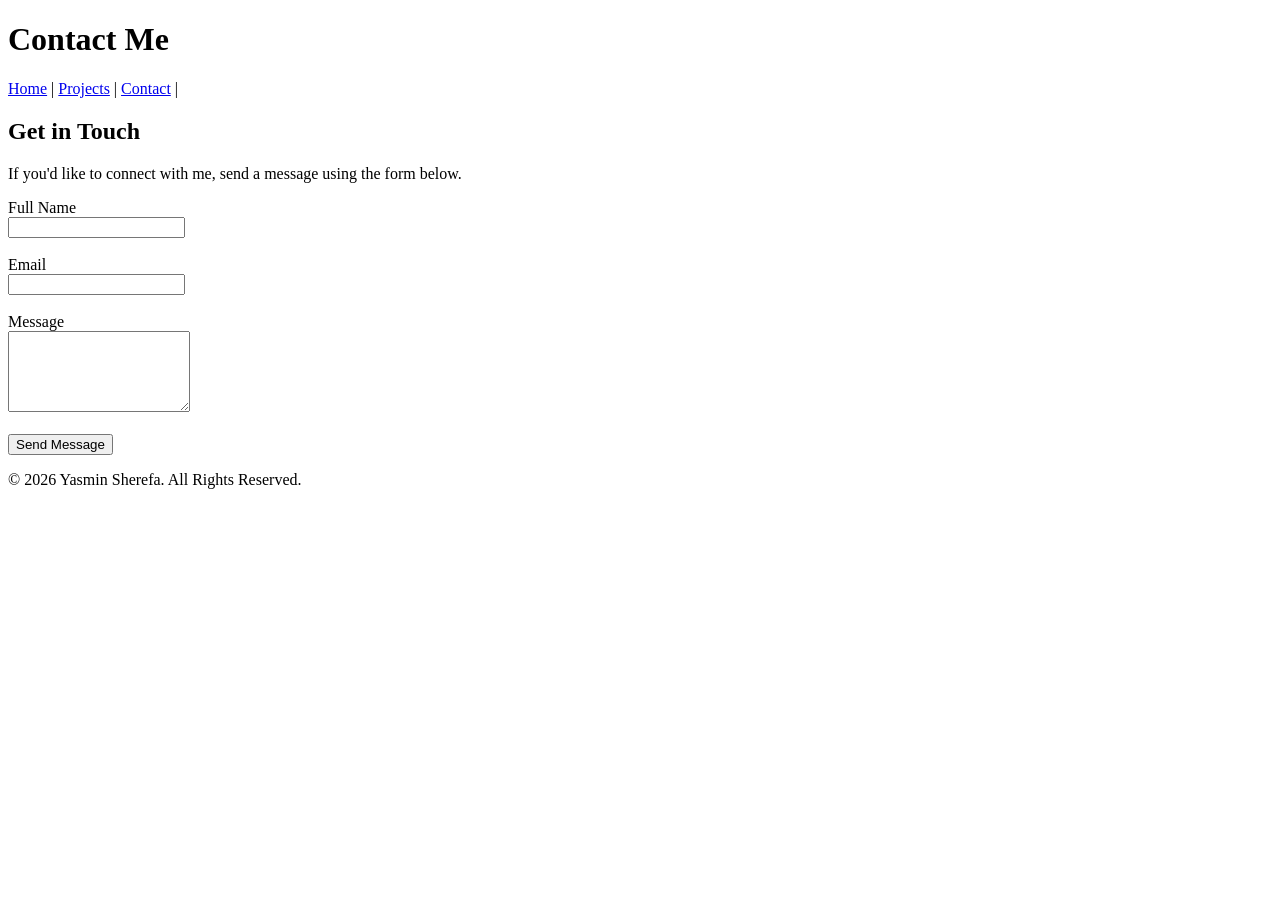
==== contact.html @ 7b37e914 "Initial commit" ====
<!DOCTYPE html>
<html lang="en">
<head>
    <meta charset="UTF-8">
    <meta name="viewport" content="width=device-width, initial-scale=1.0">
    <title>Yasmin Sherefa | Contact</title>
</head>
<body>
   <header>
    <h1> Contact Me </h1>

    <nav>
       <a href="index.html">Home</a> |
       <a href="projects.html">Projects</a> |
       <a href="contact.html">Contact</a> |
    </nav>

   </header> 

   <main>

    <article>

        <section>
            <h2>Get in Touch</h2>
            <p>If you'd like to connect with me, send a message using the form below.</p>
        </section>

        <section>

            <form>

                <label for="name">Full Name </label><br>
                <input type="text" id="name" name="name" required>
                <br><br>

                <label for="email">Email</label><br>
                <input type="email" id="email" name="email" required>
                <br><br>

                <label for="message">Message</label><br>
                <textarea id="message" name="message" rows="5" required></textarea>
                <br><br>

                <button type="submit">Send Message</button>

            </form>

        </section>

    </article>

</main>
   <footer>
    <p>&copy; 2026 Yasmin Sherefa. All Rights Reserved.</p>
  </footer>
</body>
</html>
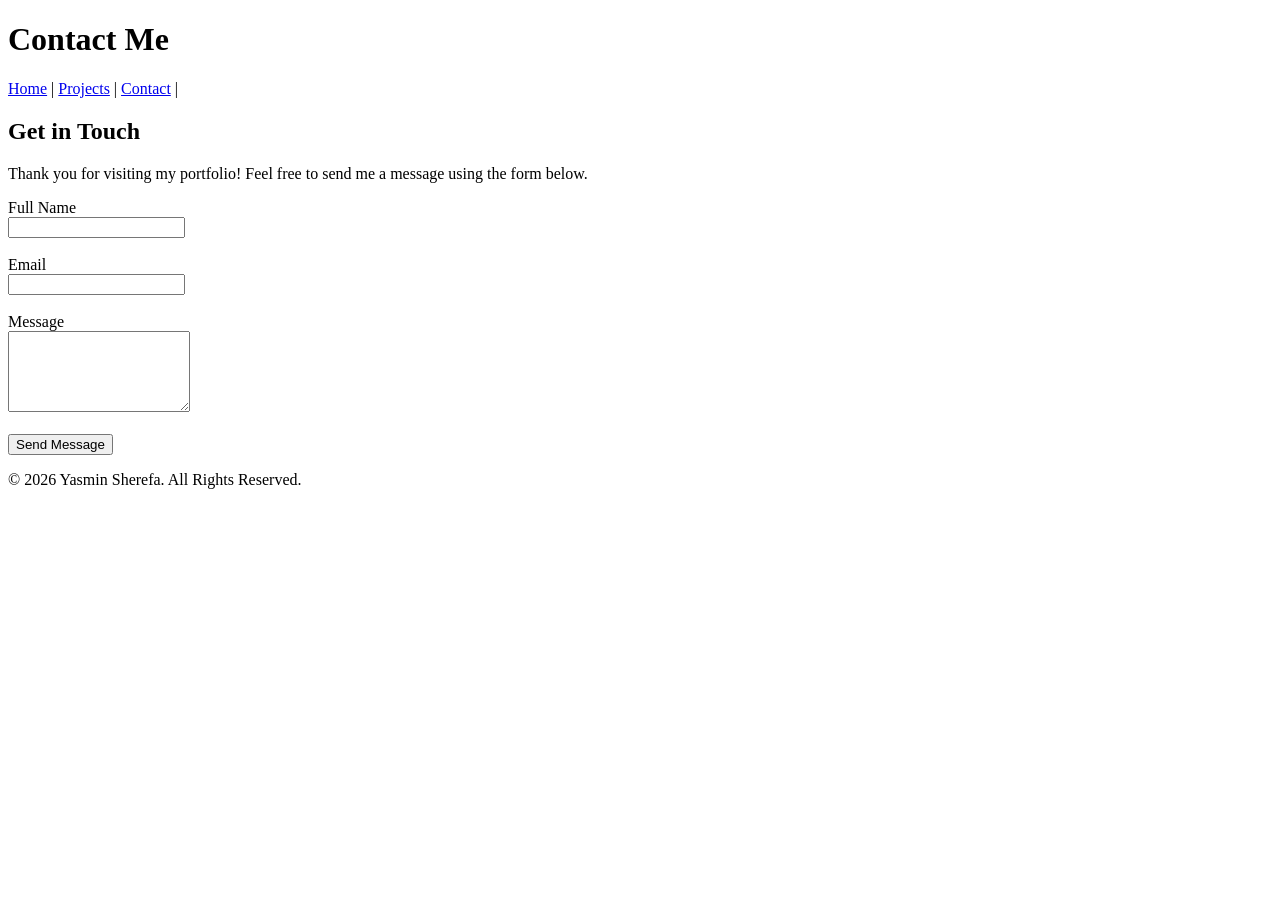
==== commit a1e20797: "Update contact page introduction" ====
--- a/contact.html
+++ b/contact.html
@@ -23,7 +23,7 @@
 
         <section>
             <h2>Get in Touch</h2>
-            <p>If you'd like to connect with me, send a message using the form below.</p>
+              <p>Thank you for visiting my portfolio! Feel free to send me a message using the form below.</p>
         </section>
 
         <section>
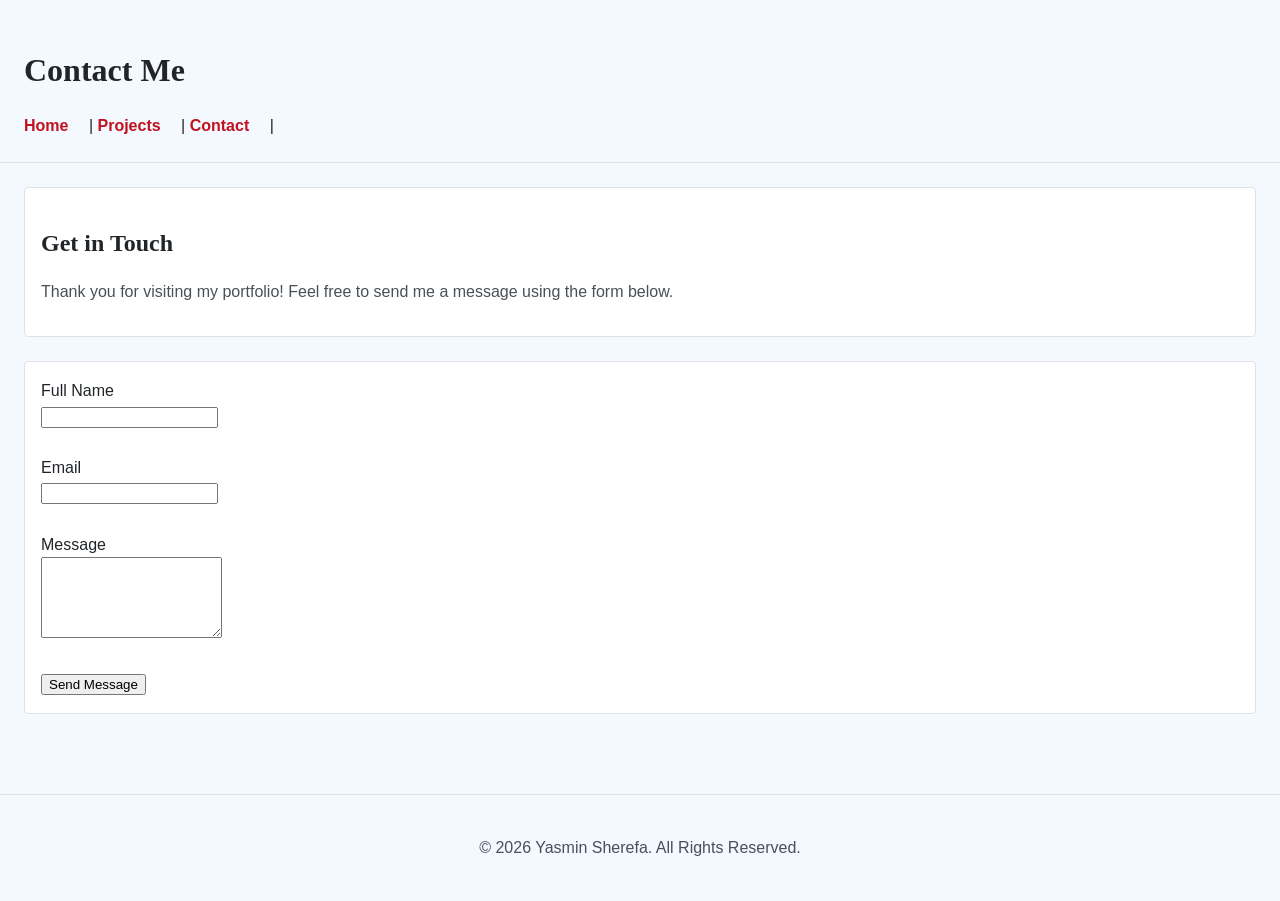
==== commit 3172ed81: "Add CSS styling for portfolio (Week 2)" ====
--- a/contact.html
+++ b/contact.html
@@ -4,6 +4,9 @@
     <meta charset="UTF-8">
     <meta name="viewport" content="width=device-width, initial-scale=1.0">
     <title>Yasmin Sherefa | Contact</title>
+
+    <link rel="stylesheet" href="style.css">
+    
 </head>
 <body>
    <header>
--- a/style.css
+++ b/style.css
@@ -0,0 +1,89 @@
+
+:root {
+
+    --color-bg: #f4f8ff;
+    --color-text: #212529;
+    --color-primary: #c1121f;
+    --color-secondary: #495057;
+    --color-border: #dee2e6;
+
+    --font-heading: Georgia, serif;
+    --font-body: Arial, Helvetica, sans-serif;
+
+    --space-1: 0.5rem;
+    --space-2: 1rem;
+    --space-3: 1.5rem;
+    --space-4: 2rem;
+
+}
+
+* {
+    box-sizing: border-box;
+}
+
+body {
+    background-color: var(--color-bg);
+    color: var(--color-text);
+    font-family: var(--font-body);
+    line-height: 1.6;
+    margin: 0;
+    -webkit-font-smoothing: antialiased;
+}
+
+header {
+    padding: var(--space-3);
+    border-bottom: 1px solid var(--color-border);
+}
+
+nav a {
+    margin-right: var(--space-2);
+    text-decoration: none;
+    color: var(--color-primary);
+    font-weight: bold;
+}
+
+nav a:hover {
+    text-decoration: underline;
+}
+
+h1 {
+    font-family: var(--font-heading);
+    font-size: 2rem;
+    margin-bottom: var(--space-2);
+}
+
+h2 {
+    font-family: var(--font-heading);
+    margin-bottom: var(--space-2);
+}
+
+h3 {
+    font-family: var(--font-heading);
+    margin-bottom: var(--space-1);
+}
+
+main {
+    padding: var(--space-3);
+}
+
+section {
+    margin-bottom: var(--space-3);
+    padding: var(--space-2);
+    border: 1px solid var(--color-border);
+    border-radius: 4px;
+    background: white;
+}
+
+p {
+    margin-bottom: var(--space-2);
+    color: var(--color-secondary);
+}
+
+footer {
+    padding: var(--space-3);
+    text-align: center;
+    border-top: 1px solid var(--color-border);
+    margin-top: var(--space-4);
+    color: var(--color-secondary);
+}
+
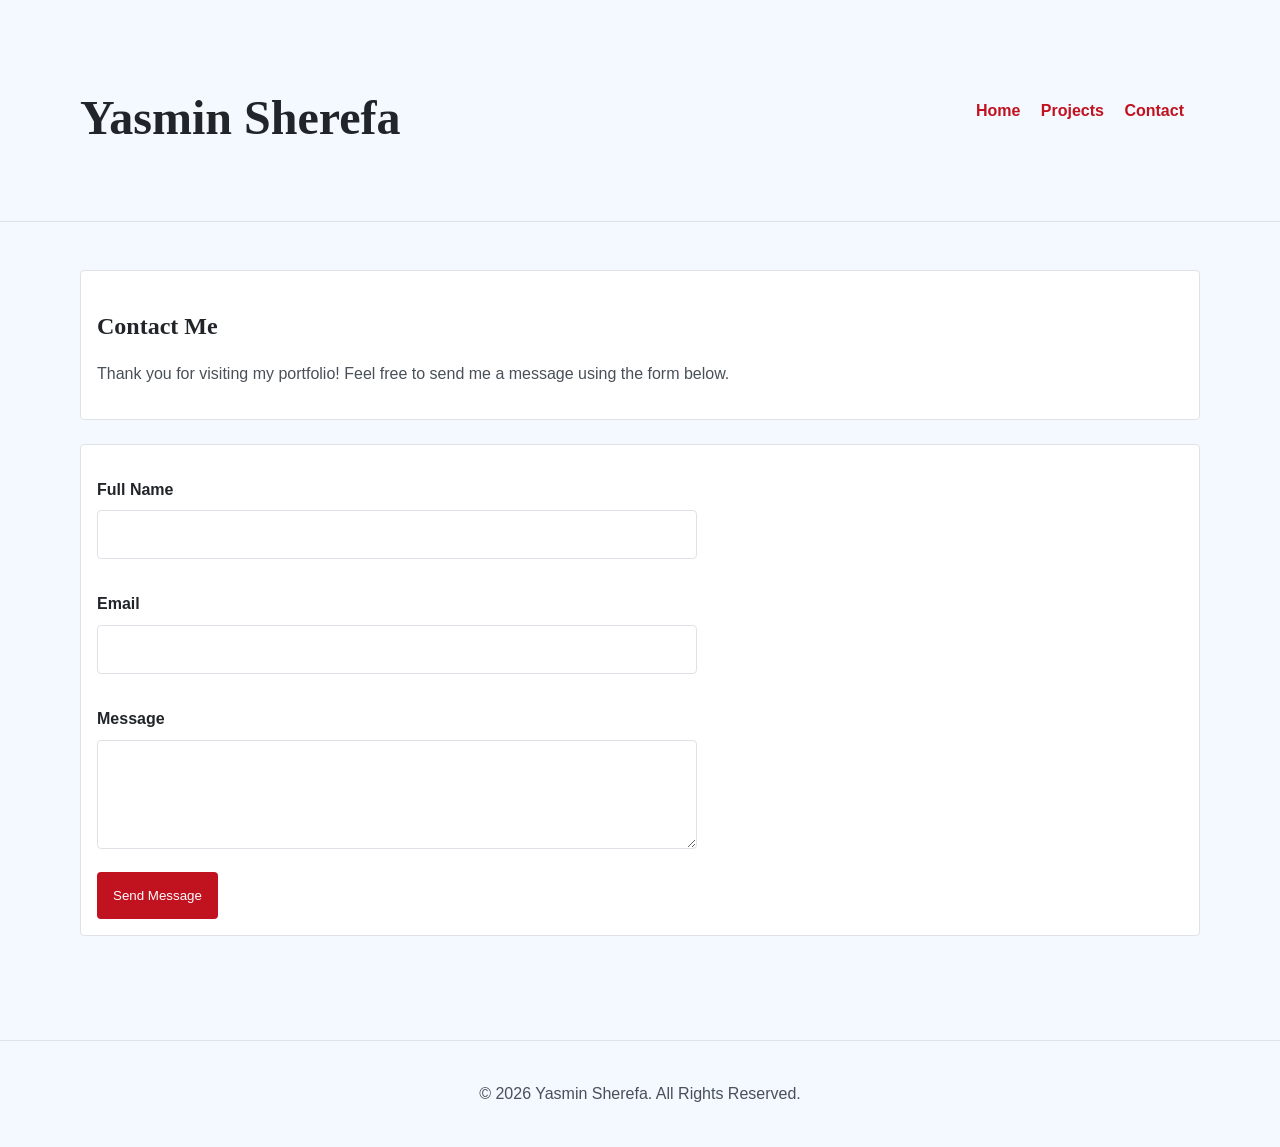
==== commit 4e039c29: "Complete Week 3 responsive portfolio" ====
--- a/contact.html
+++ b/contact.html
@@ -9,13 +9,13 @@
     
 </head>
 <body>
-   <header>
-    <h1> Contact Me </h1>
+   <header class="header">
+    <h1>Yasmin Sherefa</h1>
 
-    <nav>
-       <a href="index.html">Home</a> |
-       <a href="projects.html">Projects</a> |
-       <a href="contact.html">Contact</a> |
+    <nav class="nav">
+       <a href="index.html">Home</a>  
+       <a href="projects.html">Projects</a> 
+       <a href="contact.html">Contact</a> 
     </nav>
 
    </header> 
@@ -25,7 +25,8 @@
     <article>
 
         <section>
-            <h2>Get in Touch</h2>
+            <h2> Contact Me </h2>
+
               <p>Thank you for visiting my portfolio! Feel free to send me a message using the form below.</p>
         </section>
 
@@ -33,17 +34,14 @@
 
             <form>
 
-                <label for="name">Full Name </label><br>
+                <label for="name">Full Name </label>
                 <input type="text" id="name" name="name" required>
-                <br><br>
 
-                <label for="email">Email</label><br>
+                <label for="email">Email</label>
                 <input type="email" id="email" name="email" required>
-                <br><br>
 
-                <label for="message">Message</label><br>
+                <label for="message">Message</label>
                 <textarea id="message" name="message" rows="5" required></textarea>
-                <br><br>
 
                 <button type="submit">Send Message</button>
 
--- a/style.css
+++ b/style.css
@@ -30,19 +30,23 @@
     -webkit-font-smoothing: antialiased;
 }
 
-header {
+.header {
     padding: var(--space-3);
     border-bottom: 1px solid var(--color-border);
+
+    display: flex;
+    justify-content: space-between;
+    align-items: center;
 }
 
-nav a {
+.nav a {
     margin-right: var(--space-2);
     text-decoration: none;
     color: var(--color-primary);
     font-weight: bold;
 }
 
-nav a:hover {
+.nav a:hover {
     text-decoration: underline;
 }
 
@@ -86,4 +90,92 @@
     margin-top: var(--space-4);
     color: var(--color-secondary);
 }
+.projects-grid {
 
+    display: grid;
+
+    grid-template-columns: repeat(auto-fit, minmax(220px, 1fr));
+
+    gap: var(--space-3);
+
+}
+.projects-grid article {
+
+    background: white;
+
+    border: 1px solid var(--color-border);
+
+    padding: var(--space-2);
+
+    border-radius: 6px;
+
+}
+.projects-grid article:hover {
+
+    border-color: var(--color-primary);
+
+}
+
+@media (min-width: 768px) {
+
+    .header {
+        padding: var(--space-4);
+    }
+
+    h1 {
+        font-size: 2.5rem;
+    }
+
+    main {
+        padding: var(--space-4);
+    }
+
+}
+
+@media (min-width: 1280px) {
+
+    .header {
+        padding: 3rem 5rem;
+    }
+
+    main {
+        padding: 3rem 5rem;
+    }
+
+    h1 {
+        font-size: 3rem;
+    }
+
+}
+form {
+    max-width: 600px;
+}
+
+label {
+    display: block;
+    margin-top: var(--space-2);
+    margin-bottom: var(--space-1);
+    font-weight: bold;
+}
+
+input,
+textarea {
+    width: 100%;
+    padding: var(--space-2);
+    border: 1px solid var(--color-border);
+    border-radius: 4px;
+    margin-bottom: var(--space-2);
+}
+
+button {
+    background-color: var(--color-primary);
+    color: white;
+    padding: var(--space-2);
+    border: none;
+    border-radius: 4px;
+    cursor: pointer;
+}
+
+button:hover {
+    opacity: 0.9;
+}
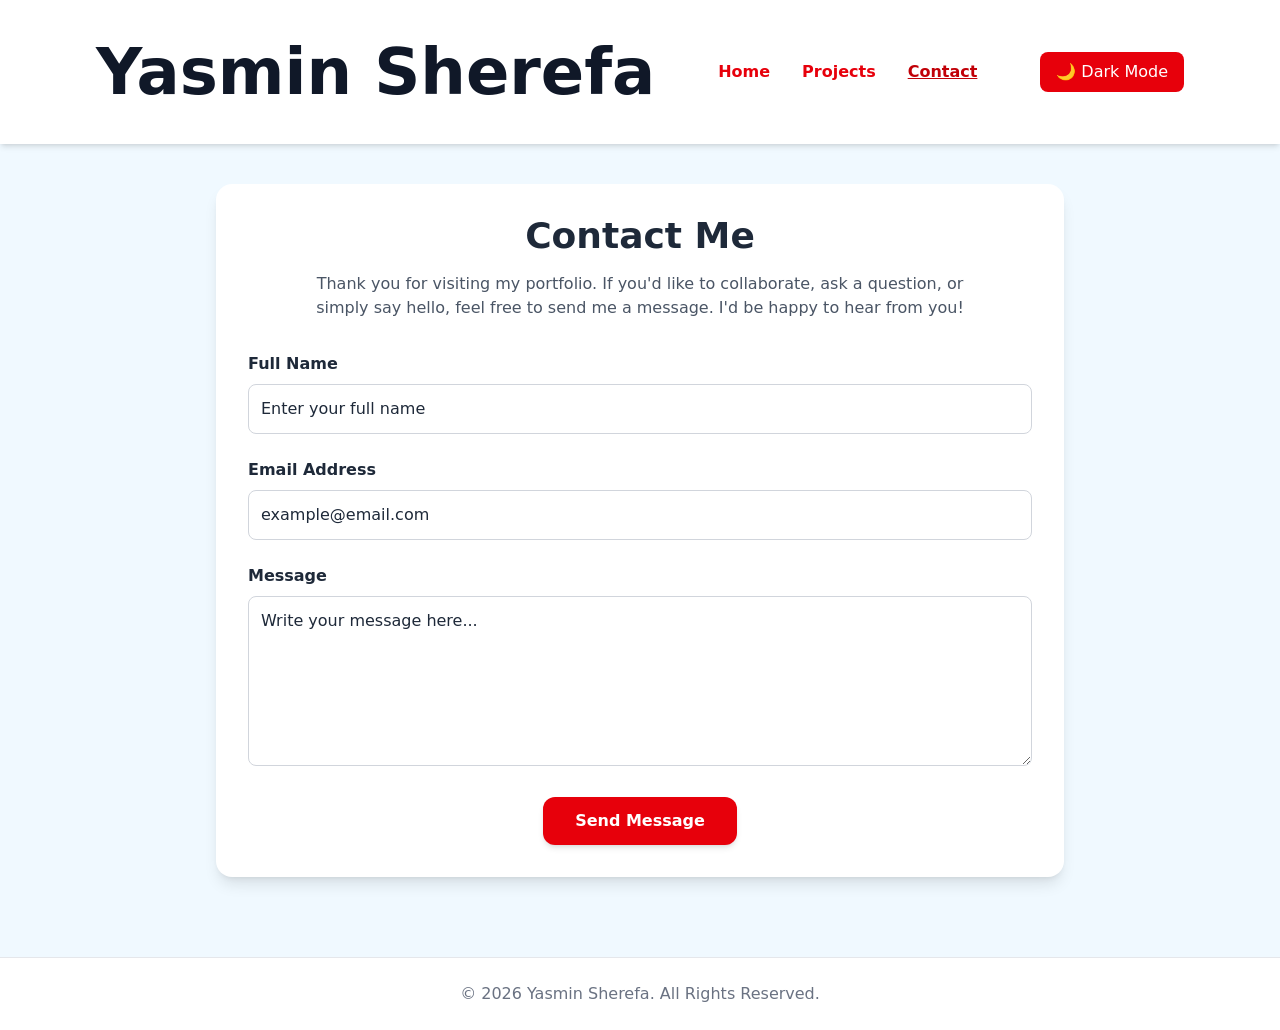
==== commit 36d30f5b: "Complete Week 4 Tailwind portfolio with dark mode" ====
--- a/contact.html
+++ b/contact.html
@@ -1,59 +1,176 @@
 <!DOCTYPE html>
 <html lang="en">
+
 <head>
-    <meta charset="UTF-8">
-    <meta name="viewport" content="width=device-width, initial-scale=1.0">
-    <title>Yasmin Sherefa | Contact</title>
+  <meta charset="UTF-8">
+  <meta name="viewport" content="width=device-width, initial-scale=1.0">
 
-    <link rel="stylesheet" href="style.css">
-    
+  <title>Yasmin Sherefa | Contact</title>
+
+  <link rel="stylesheet" href="output.css">
+
+  <script>
+    if (localStorage.getItem("theme") === "dark") {
+      document.documentElement.classList.add("dark");
+    }
+  </script>
+
 </head>
-<body>
-   <header class="header">
-    <h1>Yasmin Sherefa</h1>
 
-    <nav class="nav">
-       <a href="index.html">Home</a>  
-       <a href="projects.html">Projects</a> 
-       <a href="contact.html">Contact</a> 
-    </nav>
+<body class="bg-sky-50 text-gray-800 dark:bg-gray-900 dark:text-white transition-colors duration-300">
 
-   </header> 
+  <!-- Header -->
+  <header class="bg-white dark:bg-gray-800 shadow-md">
 
-   <main>
+    <div class="max-w-6xl mx-auto flex flex-col md:flex-row justify-between items-center px-8 py-6">
 
-    <article>
+      <h1 class="font-bold text-[clamp(2rem,5vw,4rem)] text-gray-900 dark:text-white">
+        Yasmin Sherefa
+      </h1>
 
-        <section>
-            <h2> Contact Me </h2>
+      <nav class="flex gap-8 mt-5 md:mt-0">
 
-              <p>Thank you for visiting my portfolio! Feel free to send me a message using the form below.</p>
-        </section>
+        <a href="index.html"
+          class="font-semibold text-red-600 hover:text-red-700 hover:underline transition">
+          Home
+        </a>
 
-        <section>
+        <a href="projects.html"
+          class="font-semibold text-red-600 hover:text-red-700 hover:underline transition">
+          Projects
+        </a>
 
-            <form>
+        <a href="contact.html"
+          class="font-semibold text-red-700 underline">
+          Contact
+        </a>
 
-                <label for="name">Full Name </label>
-                <input type="text" id="name" name="name" required>
+      </nav>
 
-                <label for="email">Email</label>
-                <input type="email" id="email" name="email" required>
+      <button id="theme-toggle"
+        class="mt-5 md:mt-0 bg-red-600 text-white px-4 py-2 rounded-lg hover:bg-red-700 transition">
+        🌙 Dark Mode
+      </button>
 
-                <label for="message">Message</label>
-                <textarea id="message" name="message" rows="5" required></textarea>
+    </div>
 
-                <button type="submit">Send Message</button>
+  </header>
 
-            </form>
+  <!-- Main -->
+  <main class="max-w-4xl mx-auto px-6 py-10">
 
-        </section>
+    <section
+      class="bg-white dark:bg-gray-800 rounded-2xl shadow-lg p-8 hover:shadow-2xl transition duration-300">
 
-    </article>
+      <h2 class="text-4xl font-bold text-center mb-4 dark:text-white">
+        Contact Me
+      </h2>
 
-</main>
-   <footer>
-    <p>&copy; 2026 Yasmin Sherefa. All Rights Reserved.</p>
+      <p class="text-center text-gray-600 dark:text-gray-300 max-w-2xl mx-auto mb-8">
+        Thank you for visiting my portfolio. If you'd like to collaborate,
+        ask a question, or simply say hello, feel free to send me a message.
+        I'd be happy to hear from you!
+      </p>
+
+      <form class="space-y-6">
+
+        <div>
+
+          <label for="name" class="block font-semibold mb-2 dark:text-white">
+            Full Name
+          </label>
+
+          <input
+            type="text"
+            id="name"
+            name="name"
+            placeholder="Enter your full name"
+            required
+            class="w-full rounded-lg border border-gray-300 dark:border-gray-600 dark:bg-gray-700 dark:text-white p-3 focus:outline-none focus:ring-2 focus:ring-red-500 transition">
+
+        </div>
+
+        <div>
+
+          <label for="email" class="block font-semibold mb-2 dark:text-white">
+            Email Address
+          </label>
+
+          <input
+            type="email"
+            id="email"
+            name="email"
+            placeholder="example@email.com"
+            required
+            class="w-full rounded-lg border border-gray-300 dark:border-gray-600 dark:bg-gray-700 dark:text-white p-3 focus:outline-none focus:ring-2 focus:ring-red-500 transition">
+
+        </div>
+
+        <div>
+
+          <label for="message" class="block font-semibold mb-2 dark:text-white">
+            Message
+          </label>
+
+          <textarea
+            id="message"
+            name="message"
+            rows="6"
+            placeholder="Write your message here..."
+            required
+            class="w-full rounded-lg border border-gray-300 dark:border-gray-600 dark:bg-gray-700 dark:text-white p-3 focus:outline-none focus:ring-2 focus:ring-red-500 transition"></textarea>
+
+        </div>
+
+        <div class="text-center">
+
+          <button
+            type="submit"
+            class="bg-red-600 text-white px-8 py-3 rounded-xl font-semibold hover:bg-red-700 hover:scale-105 transition duration-300 shadow-md">
+
+            Send Message
+
+          </button>
+
+        </div>
+
+      </form>
+
+    </section>
+
+  </main>
+
+  <!-- Footer -->
+  <footer class="bg-white dark:bg-gray-800 border-t border-gray-200 dark:border-gray-700 mt-10">
+
+    <div class="max-w-6xl mx-auto py-6 text-center text-gray-500 dark:text-gray-300">
+
+      <p>&copy; 2026 Yasmin Sherefa. All Rights Reserved.</p>
+
+    </div>
+
   </footer>
+
+  <script>
+    const button = document.getElementById("theme-toggle");
+
+    if (document.documentElement.classList.contains("dark")) {
+      button.textContent = "☀️ Light Mode";
+    }
+
+    button.addEventListener("click", () => {
+      document.documentElement.classList.toggle("dark");
+
+      if (document.documentElement.classList.contains("dark")) {
+        localStorage.setItem("theme", "dark");
+        button.textContent = "☀️ Light Mode";
+      } else {
+        localStorage.setItem("theme", "light");
+        button.textContent = "🌙 Dark Mode";
+      }
+    });
+  </script>
+
 </body>
+
 </html>
--- a/output.css
+++ b/output.css
@@ -0,0 +1,898 @@
+/*! tailwindcss v4.3.2 | MIT License | https://tailwindcss.com */
+@layer properties;
+@layer theme, base, components, utilities;
+@layer theme {
+  :root, :host {
+    --font-sans: ui-sans-serif, system-ui, sans-serif, "Apple Color Emoji",
+      "Segoe UI Emoji", "Segoe UI Symbol", "Noto Color Emoji";
+    --font-mono: ui-monospace, SFMono-Regular, Menlo, Monaco, Consolas, "Liberation Mono",
+      "Courier New", monospace;
+    --color-red-100: oklch(93.6% 0.032 17.717);
+    --color-red-200: oklch(88.5% 0.062 18.334);
+    --color-red-500: oklch(63.7% 0.237 25.331);
+    --color-red-600: oklch(57.7% 0.245 27.325);
+    --color-red-700: oklch(50.5% 0.213 27.518);
+    --color-red-900: oklch(39.6% 0.141 25.723);
+    --color-yellow-100: oklch(97.3% 0.071 103.193);
+    --color-yellow-200: oklch(94.5% 0.129 101.54);
+    --color-yellow-700: oklch(55.4% 0.135 66.442);
+    --color-yellow-900: oklch(42.1% 0.095 57.708);
+    --color-green-100: oklch(96.2% 0.044 156.743);
+    --color-green-200: oklch(92.5% 0.084 155.995);
+    --color-green-700: oklch(52.7% 0.154 150.069);
+    --color-green-900: oklch(39.3% 0.095 152.535);
+    --color-sky-50: oklch(97.7% 0.013 236.62);
+    --color-blue-50: oklch(97% 0.014 254.604);
+    --color-blue-100: oklch(93.2% 0.032 255.585);
+    --color-blue-200: oklch(88.2% 0.059 254.128);
+    --color-blue-700: oklch(48.8% 0.243 264.376);
+    --color-blue-900: oklch(37.9% 0.146 265.522);
+    --color-purple-100: oklch(94.6% 0.033 307.174);
+    --color-purple-200: oklch(90.2% 0.063 306.703);
+    --color-purple-700: oklch(49.6% 0.265 301.924);
+    --color-purple-900: oklch(38.1% 0.176 304.987);
+    --color-gray-200: oklch(92.8% 0.006 264.531);
+    --color-gray-300: oklch(87.2% 0.01 258.338);
+    --color-gray-400: oklch(70.7% 0.022 261.325);
+    --color-gray-500: oklch(55.1% 0.027 264.364);
+    --color-gray-600: oklch(44.6% 0.03 256.802);
+    --color-gray-700: oklch(37.3% 0.034 259.733);
+    --color-gray-800: oklch(27.8% 0.033 256.848);
+    --color-gray-900: oklch(21% 0.034 264.665);
+    --color-white: #fff;
+    --spacing: 0.25rem;
+    --container-2xl: 42rem;
+    --container-3xl: 48rem;
+    --container-4xl: 56rem;
+    --container-5xl: 64rem;
+    --container-6xl: 72rem;
+    --text-sm: 0.875rem;
+    --text-sm--line-height: calc(1.25 / 0.875);
+    --text-lg: 1.125rem;
+    --text-lg--line-height: calc(1.75 / 1.125);
+    --text-2xl: 1.5rem;
+    --text-2xl--line-height: calc(2 / 1.5);
+    --text-3xl: 1.875rem;
+    --text-3xl--line-height: calc(2.25 / 1.875);
+    --text-4xl: 2.25rem;
+    --text-4xl--line-height: calc(2.5 / 2.25);
+    --font-weight-medium: 500;
+    --font-weight-semibold: 600;
+    --font-weight-bold: 700;
+    --radius-lg: 0.5rem;
+    --radius-xl: 0.75rem;
+    --radius-2xl: 1rem;
+    --default-transition-duration: 150ms;
+    --default-transition-timing-function: cubic-bezier(0.4, 0, 0.2, 1);
+    --default-font-family: var(--font-sans);
+    --default-mono-font-family: var(--font-mono);
+  }
+}
+@layer base {
+  *, ::after, ::before, ::backdrop, ::file-selector-button {
+    box-sizing: border-box;
+    margin: 0;
+    padding: 0;
+    border: 0 solid;
+  }
+  html, :host {
+    line-height: 1.5;
+    -webkit-text-size-adjust: 100%;
+    tab-size: 4;
+    font-family: var(--default-font-family, ui-sans-serif, system-ui, sans-serif, "Apple Color Emoji", "Segoe UI Emoji", "Segoe UI Symbol", "Noto Color Emoji");
+    font-feature-settings: var(--default-font-feature-settings, normal);
+    font-variation-settings: var(--default-font-variation-settings, normal);
+    -webkit-tap-highlight-color: transparent;
+  }
+  hr {
+    height: 0;
+    color: inherit;
+    border-top-width: 1px;
+  }
+  abbr:where([title]) {
+    -webkit-text-decoration: underline dotted;
+    text-decoration: underline dotted;
+  }
+  h1, h2, h3, h4, h5, h6 {
+    font-size: inherit;
+    font-weight: inherit;
+  }
+  a {
+    color: inherit;
+    -webkit-text-decoration: inherit;
+    text-decoration: inherit;
+  }
+  b, strong {
+    font-weight: bolder;
+  }
+  code, kbd, samp, pre {
+    font-family: var(--default-mono-font-family, ui-monospace, SFMono-Regular, Menlo, Monaco, Consolas, "Liberation Mono", "Courier New", monospace);
+    font-feature-settings: var(--default-mono-font-feature-settings, normal);
+    font-variation-settings: var(--default-mono-font-variation-settings, normal);
+    font-size: 1em;
+  }
+  small {
+    font-size: 80%;
+  }
+  sub, sup {
+    font-size: 75%;
+    line-height: 0;
+    position: relative;
+    vertical-align: baseline;
+  }
+  sub {
+    bottom: -0.25em;
+  }
+  sup {
+    top: -0.5em;
+  }
+  table {
+    text-indent: 0;
+    border-color: inherit;
+    border-collapse: collapse;
+  }
+  :-moz-focusring {
+    outline: auto;
+  }
+  progress {
+    vertical-align: baseline;
+  }
+  summary {
+    display: list-item;
+  }
+  ol, ul, menu {
+    list-style: none;
+  }
+  img, svg, video, canvas, audio, iframe, embed, object {
+    display: block;
+    vertical-align: middle;
+  }
+  img, video {
+    max-width: 100%;
+    height: auto;
+  }
+  button, input, select, optgroup, textarea, ::file-selector-button {
+    font: inherit;
+    font-feature-settings: inherit;
+    font-variation-settings: inherit;
+    letter-spacing: inherit;
+    color: inherit;
+    border-radius: 0;
+    background-color: transparent;
+    opacity: 1;
+  }
+  :where(select:is([multiple], [size])) optgroup {
+    font-weight: bolder;
+  }
+  :where(select:is([multiple], [size])) optgroup option {
+    padding-inline-start: 20px;
+  }
+  ::file-selector-button {
+    margin-inline-end: 4px;
+  }
+  ::placeholder {
+    opacity: 1;
+  }
+  @supports (not (-webkit-appearance: -apple-pay-button))  or (contain-intrinsic-size: 1px) {
+    ::placeholder {
+      color: currentcolor;
+      @supports (color: color-mix(in lab, red, red)) {
+        color: color-mix(in oklab, currentcolor 50%, transparent);
+      }
+    }
+  }
+  textarea {
+    resize: vertical;
+  }
+  ::-webkit-search-decoration {
+    -webkit-appearance: none;
+  }
+  ::-webkit-date-and-time-value {
+    min-height: 1lh;
+    text-align: inherit;
+  }
+  ::-webkit-datetime-edit {
+    display: inline-flex;
+  }
+  ::-webkit-datetime-edit-fields-wrapper {
+    padding: 0;
+  }
+  ::-webkit-datetime-edit, ::-webkit-datetime-edit-year-field, ::-webkit-datetime-edit-month-field, ::-webkit-datetime-edit-day-field, ::-webkit-datetime-edit-hour-field, ::-webkit-datetime-edit-minute-field, ::-webkit-datetime-edit-second-field, ::-webkit-datetime-edit-millisecond-field, ::-webkit-datetime-edit-meridiem-field {
+    padding-block: 0;
+  }
+  ::-webkit-calendar-picker-indicator {
+    line-height: 1;
+  }
+  :-moz-ui-invalid {
+    box-shadow: none;
+  }
+  button, input:where([type="button"], [type="reset"], [type="submit"]), ::file-selector-button {
+    appearance: button;
+  }
+  ::-webkit-inner-spin-button, ::-webkit-outer-spin-button {
+    height: auto;
+  }
+  [hidden]:where(:not([hidden="until-found"])) {
+    display: none !important;
+  }
+}
+@layer utilities {
+  .mx-auto {
+    margin-inline: auto;
+  }
+  .mt-5 {
+    margin-top: calc(var(--spacing) * 5);
+  }
+  .mt-10 {
+    margin-top: calc(var(--spacing) * 10);
+  }
+  .mb-2 {
+    margin-bottom: calc(var(--spacing) * 2);
+  }
+  .mb-3 {
+    margin-bottom: calc(var(--spacing) * 3);
+  }
+  .mb-4 {
+    margin-bottom: calc(var(--spacing) * 4);
+  }
+  .mb-5 {
+    margin-bottom: calc(var(--spacing) * 5);
+  }
+  .mb-6 {
+    margin-bottom: calc(var(--spacing) * 6);
+  }
+  .mb-8 {
+    margin-bottom: calc(var(--spacing) * 8);
+  }
+  .mb-10 {
+    margin-bottom: calc(var(--spacing) * 10);
+  }
+  .mb-12 {
+    margin-bottom: calc(var(--spacing) * 12);
+  }
+  .block {
+    display: block;
+  }
+  .flex {
+    display: flex;
+  }
+  .grid {
+    display: grid;
+  }
+  .inline-block {
+    display: inline-block;
+  }
+  .table {
+    display: table;
+  }
+  .w-full {
+    width: 100%;
+  }
+  .max-w-2xl {
+    max-width: var(--container-2xl);
+  }
+  .max-w-3xl {
+    max-width: var(--container-3xl);
+  }
+  .max-w-4xl {
+    max-width: var(--container-4xl);
+  }
+  .max-w-5xl {
+    max-width: var(--container-5xl);
+  }
+  .max-w-6xl {
+    max-width: var(--container-6xl);
+  }
+  .flex-grow {
+    flex-grow: 1;
+  }
+  .grow {
+    flex-grow: 1;
+  }
+  .border-collapse {
+    border-collapse: collapse;
+  }
+  .resize {
+    resize: both;
+  }
+  .flex-col {
+    flex-direction: column;
+  }
+  .flex-wrap {
+    flex-wrap: wrap;
+  }
+  .items-center {
+    align-items: center;
+  }
+  .justify-between {
+    justify-content: space-between;
+  }
+  .gap-4 {
+    gap: calc(var(--spacing) * 4);
+  }
+  .gap-8 {
+    gap: calc(var(--spacing) * 8);
+  }
+  .space-y-6 {
+    :where(& > :not(:last-child)) {
+      --tw-space-y-reverse: 0;
+      margin-block-start: calc(calc(var(--spacing) * 6) * var(--tw-space-y-reverse));
+      margin-block-end: calc(calc(var(--spacing) * 6) * calc(1 - var(--tw-space-y-reverse)));
+    }
+  }
+  .space-y-8 {
+    :where(& > :not(:last-child)) {
+      --tw-space-y-reverse: 0;
+      margin-block-start: calc(calc(var(--spacing) * 8) * var(--tw-space-y-reverse));
+      margin-block-end: calc(calc(var(--spacing) * 8) * calc(1 - var(--tw-space-y-reverse)));
+    }
+  }
+  .scroll-smooth {
+    scroll-behavior: smooth;
+  }
+  .rounded-2xl {
+    border-radius: var(--radius-2xl);
+  }
+  .rounded-full {
+    border-radius: calc(infinity * 1px);
+  }
+  .rounded-lg {
+    border-radius: var(--radius-lg);
+  }
+  .rounded-xl {
+    border-radius: var(--radius-xl);
+  }
+  .border {
+    border-style: var(--tw-border-style);
+    border-width: 1px;
+  }
+  .border-t {
+    border-top-style: var(--tw-border-style);
+    border-top-width: 1px;
+  }
+  .border-b {
+    border-bottom-style: var(--tw-border-style);
+    border-bottom-width: 1px;
+  }
+  .border-gray-200 {
+    border-color: var(--color-gray-200);
+  }
+  .border-gray-300 {
+    border-color: var(--color-gray-300);
+  }
+  .bg-blue-50 {
+    background-color: var(--color-blue-50);
+  }
+  .bg-blue-100 {
+    background-color: var(--color-blue-100);
+  }
+  .bg-green-100 {
+    background-color: var(--color-green-100);
+  }
+  .bg-purple-100 {
+    background-color: var(--color-purple-100);
+  }
+  .bg-red-100 {
+    background-color: var(--color-red-100);
+  }
+  .bg-red-600 {
+    background-color: var(--color-red-600);
+  }
+  .bg-sky-50 {
+    background-color: var(--color-sky-50);
+  }
+  .bg-white {
+    background-color: var(--color-white);
+  }
+  .bg-yellow-100 {
+    background-color: var(--color-yellow-100);
+  }
+  .p-3 {
+    padding: calc(var(--spacing) * 3);
+  }
+  .p-6 {
+    padding: calc(var(--spacing) * 6);
+  }
+  .p-8 {
+    padding: calc(var(--spacing) * 8);
+  }
+  .px-3 {
+    padding-inline: calc(var(--spacing) * 3);
+  }
+  .px-4 {
+    padding-inline: calc(var(--spacing) * 4);
+  }
+  .px-5 {
+    padding-inline: calc(var(--spacing) * 5);
+  }
+  .px-6 {
+    padding-inline: calc(var(--spacing) * 6);
+  }
+  .px-8 {
+    padding-inline: calc(var(--spacing) * 8);
+  }
+  .py-1 {
+    padding-block: var(--spacing);
+  }
+  .py-2 {
+    padding-block: calc(var(--spacing) * 2);
+  }
+  .py-3 {
+    padding-block: calc(var(--spacing) * 3);
+  }
+  .py-6 {
+    padding-block: calc(var(--spacing) * 6);
+  }
+  .py-10 {
+    padding-block: calc(var(--spacing) * 10);
+  }
+  .text-center {
+    text-align: center;
+  }
+  .text-2xl {
+    font-size: var(--text-2xl);
+    line-height: var(--tw-leading, var(--text-2xl--line-height));
+  }
+  .text-3xl {
+    font-size: var(--text-3xl);
+    line-height: var(--tw-leading, var(--text-3xl--line-height));
+  }
+  .text-4xl {
+    font-size: var(--text-4xl);
+    line-height: var(--tw-leading, var(--text-4xl--line-height));
+  }
+  .text-lg {
+    font-size: var(--text-lg);
+    line-height: var(--tw-leading, var(--text-lg--line-height));
+  }
+  .text-sm {
+    font-size: var(--text-sm);
+    line-height: var(--tw-leading, var(--text-sm--line-height));
+  }
+  .text-\[clamp\(2rem\,5vw\,4rem\)\] {
+    font-size: clamp(2rem, 5vw, 4rem);
+  }
+  .leading-7 {
+    --tw-leading: calc(var(--spacing) * 7);
+    line-height: calc(var(--spacing) * 7);
+  }
+  .leading-8 {
+    --tw-leading: calc(var(--spacing) * 8);
+    line-height: calc(var(--spacing) * 8);
+  }
+  .leading-9 {
+    --tw-leading: calc(var(--spacing) * 9);
+    line-height: calc(var(--spacing) * 9);
+  }
+  .font-bold {
+    --tw-font-weight: var(--font-weight-bold);
+    font-weight: var(--font-weight-bold);
+  }
+  .font-medium {
+    --tw-font-weight: var(--font-weight-medium);
+    font-weight: var(--font-weight-medium);
+  }
+  .font-semibold {
+    --tw-font-weight: var(--font-weight-semibold);
+    font-weight: var(--font-weight-semibold);
+  }
+  .text-blue-700 {
+    color: var(--color-blue-700);
+  }
+  .text-gray-500 {
+    color: var(--color-gray-500);
+  }
+  .text-gray-600 {
+    color: var(--color-gray-600);
+  }
+  .text-gray-700 {
+    color: var(--color-gray-700);
+  }
+  .text-gray-800 {
+    color: var(--color-gray-800);
+  }
+  .text-gray-900 {
+    color: var(--color-gray-900);
+  }
+  .text-green-700 {
+    color: var(--color-green-700);
+  }
+  .text-purple-700 {
+    color: var(--color-purple-700);
+  }
+  .text-red-600 {
+    color: var(--color-red-600);
+  }
+  .text-red-700 {
+    color: var(--color-red-700);
+  }
+  .text-white {
+    color: var(--color-white);
+  }
+  .text-yellow-700 {
+    color: var(--color-yellow-700);
+  }
+  .underline {
+    text-decoration-line: underline;
+  }
+  .shadow {
+    --tw-shadow: 0 1px 3px 0 var(--tw-shadow-color, rgb(0 0 0 / 0.1)), 0 1px 2px -1px var(--tw-shadow-color, rgb(0 0 0 / 0.1));
+    box-shadow: var(--tw-inset-shadow), var(--tw-inset-ring-shadow), var(--tw-ring-offset-shadow), var(--tw-ring-shadow), var(--tw-shadow);
+  }
+  .shadow-lg {
+    --tw-shadow: 0 10px 15px -3px var(--tw-shadow-color, rgb(0 0 0 / 0.1)), 0 4px 6px -4px var(--tw-shadow-color, rgb(0 0 0 / 0.1));
+    box-shadow: var(--tw-inset-shadow), var(--tw-inset-ring-shadow), var(--tw-ring-offset-shadow), var(--tw-ring-shadow), var(--tw-shadow);
+  }
+  .shadow-md {
+    --tw-shadow: 0 4px 6px -1px var(--tw-shadow-color, rgb(0 0 0 / 0.1)), 0 2px 4px -2px var(--tw-shadow-color, rgb(0 0 0 / 0.1));
+    box-shadow: var(--tw-inset-shadow), var(--tw-inset-ring-shadow), var(--tw-ring-offset-shadow), var(--tw-ring-shadow), var(--tw-shadow);
+  }
+  .shadow-sm {
+    --tw-shadow: 0 1px 3px 0 var(--tw-shadow-color, rgb(0 0 0 / 0.1)), 0 1px 2px -1px var(--tw-shadow-color, rgb(0 0 0 / 0.1));
+    box-shadow: var(--tw-inset-shadow), var(--tw-inset-ring-shadow), var(--tw-ring-offset-shadow), var(--tw-ring-shadow), var(--tw-shadow);
+  }
+  .outline {
+    outline-style: var(--tw-outline-style);
+    outline-width: 1px;
+  }
+  .transition {
+    transition-property: color, background-color, border-color, outline-color, text-decoration-color, fill, stroke, --tw-gradient-from, --tw-gradient-via, --tw-gradient-to, opacity, box-shadow, transform, translate, scale, rotate, filter, -webkit-backdrop-filter, backdrop-filter, display, content-visibility, overlay, pointer-events;
+    transition-timing-function: var(--tw-ease, var(--default-transition-timing-function));
+    transition-duration: var(--tw-duration, var(--default-transition-duration));
+  }
+  .transition-colors {
+    transition-property: color, background-color, border-color, outline-color, text-decoration-color, fill, stroke, --tw-gradient-from, --tw-gradient-via, --tw-gradient-to;
+    transition-timing-function: var(--tw-ease, var(--default-transition-timing-function));
+    transition-duration: var(--tw-duration, var(--default-transition-duration));
+  }
+  .duration-300 {
+    --tw-duration: 300ms;
+    transition-duration: 300ms;
+  }
+  .hover\:-translate-y-2 {
+    &:hover {
+      @media (hover: hover) {
+        --tw-translate-y: calc(var(--spacing) * -2);
+        translate: var(--tw-translate-x) var(--tw-translate-y);
+      }
+    }
+  }
+  .hover\:scale-105 {
+    &:hover {
+      @media (hover: hover) {
+        --tw-scale-x: 105%;
+        --tw-scale-y: 105%;
+        --tw-scale-z: 105%;
+        scale: var(--tw-scale-x) var(--tw-scale-y);
+      }
+    }
+  }
+  .hover\:bg-red-700 {
+    &:hover {
+      @media (hover: hover) {
+        background-color: var(--color-red-700);
+      }
+    }
+  }
+  .hover\:text-red-700 {
+    &:hover {
+      @media (hover: hover) {
+        color: var(--color-red-700);
+      }
+    }
+  }
+  .hover\:underline {
+    &:hover {
+      @media (hover: hover) {
+        text-decoration-line: underline;
+      }
+    }
+  }
+  .hover\:shadow-2xl {
+    &:hover {
+      @media (hover: hover) {
+        --tw-shadow: 0 25px 50px -12px var(--tw-shadow-color, rgb(0 0 0 / 0.25));
+        box-shadow: var(--tw-inset-shadow), var(--tw-inset-ring-shadow), var(--tw-ring-offset-shadow), var(--tw-ring-shadow), var(--tw-shadow);
+      }
+    }
+  }
+  .hover\:shadow-xl {
+    &:hover {
+      @media (hover: hover) {
+        --tw-shadow: 0 20px 25px -5px var(--tw-shadow-color, rgb(0 0 0 / 0.1)), 0 8px 10px -6px var(--tw-shadow-color, rgb(0 0 0 / 0.1));
+        box-shadow: var(--tw-inset-shadow), var(--tw-inset-ring-shadow), var(--tw-ring-offset-shadow), var(--tw-ring-shadow), var(--tw-shadow);
+      }
+    }
+  }
+  .focus\:border-red-500 {
+    &:focus {
+      border-color: var(--color-red-500);
+    }
+  }
+  .focus\:ring-2 {
+    &:focus {
+      --tw-ring-shadow: var(--tw-ring-inset,) 0 0 0 calc(2px + var(--tw-ring-offset-width)) var(--tw-ring-color, currentcolor);
+      box-shadow: var(--tw-inset-shadow), var(--tw-inset-ring-shadow), var(--tw-ring-offset-shadow), var(--tw-ring-shadow), var(--tw-shadow);
+    }
+  }
+  .focus\:ring-red-500 {
+    &:focus {
+      --tw-ring-color: var(--color-red-500);
+    }
+  }
+  .focus\:outline-none {
+    &:focus {
+      --tw-outline-style: none;
+      outline-style: none;
+    }
+  }
+  .sm\:grid-cols-2 {
+    @media (width >= 40rem) {
+      grid-template-columns: repeat(2, minmax(0, 1fr));
+    }
+  }
+  .md\:mt-0 {
+    @media (width >= 48rem) {
+      margin-top: 0;
+    }
+  }
+  .md\:grid-cols-2 {
+    @media (width >= 48rem) {
+      grid-template-columns: repeat(2, minmax(0, 1fr));
+    }
+  }
+  .md\:flex-row {
+    @media (width >= 48rem) {
+      flex-direction: row;
+    }
+  }
+  .dark\:border-gray-600 {
+    &:where(.dark, .dark *) {
+      border-color: var(--color-gray-600);
+    }
+  }
+  .dark\:border-gray-700 {
+    &:where(.dark, .dark *) {
+      border-color: var(--color-gray-700);
+    }
+  }
+  .dark\:bg-blue-900 {
+    &:where(.dark, .dark *) {
+      background-color: var(--color-blue-900);
+    }
+  }
+  .dark\:bg-gray-700 {
+    &:where(.dark, .dark *) {
+      background-color: var(--color-gray-700);
+    }
+  }
+  .dark\:bg-gray-800 {
+    &:where(.dark, .dark *) {
+      background-color: var(--color-gray-800);
+    }
+  }
+  .dark\:bg-gray-900 {
+    &:where(.dark, .dark *) {
+      background-color: var(--color-gray-900);
+    }
+  }
+  .dark\:bg-green-900 {
+    &:where(.dark, .dark *) {
+      background-color: var(--color-green-900);
+    }
+  }
+  .dark\:bg-purple-900 {
+    &:where(.dark, .dark *) {
+      background-color: var(--color-purple-900);
+    }
+  }
+  .dark\:bg-red-900 {
+    &:where(.dark, .dark *) {
+      background-color: var(--color-red-900);
+    }
+  }
+  .dark\:bg-yellow-900 {
+    &:where(.dark, .dark *) {
+      background-color: var(--color-yellow-900);
+    }
+  }
+  .dark\:text-blue-200 {
+    &:where(.dark, .dark *) {
+      color: var(--color-blue-200);
+    }
+  }
+  .dark\:text-gray-200 {
+    &:where(.dark, .dark *) {
+      color: var(--color-gray-200);
+    }
+  }
+  .dark\:text-gray-300 {
+    &:where(.dark, .dark *) {
+      color: var(--color-gray-300);
+    }
+  }
+  .dark\:text-gray-400 {
+    &:where(.dark, .dark *) {
+      color: var(--color-gray-400);
+    }
+  }
+  .dark\:text-green-200 {
+    &:where(.dark, .dark *) {
+      color: var(--color-green-200);
+    }
+  }
+  .dark\:text-purple-200 {
+    &:where(.dark, .dark *) {
+      color: var(--color-purple-200);
+    }
+  }
+  .dark\:text-red-200 {
+    &:where(.dark, .dark *) {
+      color: var(--color-red-200);
+    }
+  }
+  .dark\:text-white {
+    &:where(.dark, .dark *) {
+      color: var(--color-white);
+    }
+  }
+  .dark\:text-yellow-200 {
+    &:where(.dark, .dark *) {
+      color: var(--color-yellow-200);
+    }
+  }
+}
+@property --tw-space-y-reverse {
+  syntax: "*";
+  inherits: false;
+  initial-value: 0;
+}
+@property --tw-border-style {
+  syntax: "*";
+  inherits: false;
+  initial-value: solid;
+}
+@property --tw-leading {
+  syntax: "*";
+  inherits: false;
+}
+@property --tw-font-weight {
+  syntax: "*";
+  inherits: false;
+}
+@property --tw-shadow {
+  syntax: "*";
+  inherits: false;
+  initial-value: 0 0 #0000;
+}
+@property --tw-shadow-color {
+  syntax: "*";
+  inherits: false;
+}
+@property --tw-shadow-alpha {
+  syntax: "<percentage>";
+  inherits: false;
+  initial-value: 100%;
+}
+@property --tw-inset-shadow {
+  syntax: "*";
+  inherits: false;
+  initial-value: 0 0 #0000;
+}
+@property --tw-inset-shadow-color {
+  syntax: "*";
+  inherits: false;
+}
+@property --tw-inset-shadow-alpha {
+  syntax: "<percentage>";
+  inherits: false;
+  initial-value: 100%;
+}
+@property --tw-ring-color {
+  syntax: "*";
+  inherits: false;
+}
+@property --tw-ring-shadow {
+  syntax: "*";
+  inherits: false;
+  initial-value: 0 0 #0000;
+}
+@property --tw-inset-ring-color {
+  syntax: "*";
+  inherits: false;
+}
+@property --tw-inset-ring-shadow {
+  syntax: "*";
+  inherits: false;
+  initial-value: 0 0 #0000;
+}
+@property --tw-ring-inset {
+  syntax: "*";
+  inherits: false;
+}
+@property --tw-ring-offset-width {
+  syntax: "<length>";
+  inherits: false;
+  initial-value: 0px;
+}
+@property --tw-ring-offset-color {
+  syntax: "*";
+  inherits: false;
+  initial-value: #fff;
+}
+@property --tw-ring-offset-shadow {
+  syntax: "*";
+  inherits: false;
+  initial-value: 0 0 #0000;
+}
+@property --tw-outline-style {
+  syntax: "*";
+  inherits: false;
+  initial-value: solid;
+}
+@property --tw-duration {
+  syntax: "*";
+  inherits: false;
+}
+@property --tw-translate-x {
+  syntax: "*";
+  inherits: false;
+  initial-value: 0;
+}
+@property --tw-translate-y {
+  syntax: "*";
+  inherits: false;
+  initial-value: 0;
+}
+@property --tw-translate-z {
+  syntax: "*";
+  inherits: false;
+  initial-value: 0;
+}
+@property --tw-scale-x {
+  syntax: "*";
+  inherits: false;
+  initial-value: 1;
+}
+@property --tw-scale-y {
+  syntax: "*";
+  inherits: false;
+  initial-value: 1;
+}
+@property --tw-scale-z {
+  syntax: "*";
+  inherits: false;
+  initial-value: 1;
+}
+@layer properties {
+  @supports ((-webkit-hyphens: none) and (not (margin-trim: inline))) or ((-moz-orient: inline) and (not (color:rgb(from red r g b)))) {
+    *, ::before, ::after, ::backdrop {
+      --tw-space-y-reverse: 0;
+      --tw-border-style: solid;
+      --tw-leading: initial;
+      --tw-font-weight: initial;
+      --tw-shadow: 0 0 #0000;
+      --tw-shadow-color: initial;
+      --tw-shadow-alpha: 100%;
+      --tw-inset-shadow: 0 0 #0000;
+      --tw-inset-shadow-color: initial;
+      --tw-inset-shadow-alpha: 100%;
+      --tw-ring-color: initial;
+      --tw-ring-shadow: 0 0 #0000;
+      --tw-inset-ring-color: initial;
+      --tw-inset-ring-shadow: 0 0 #0000;
+      --tw-ring-inset: initial;
+      --tw-ring-offset-width: 0px;
+      --tw-ring-offset-color: #fff;
+      --tw-ring-offset-shadow: 0 0 #0000;
+      --tw-outline-style: solid;
+      --tw-duration: initial;
+      --tw-translate-x: 0;
+      --tw-translate-y: 0;
+      --tw-translate-z: 0;
+      --tw-scale-x: 1;
+      --tw-scale-y: 1;
+      --tw-scale-z: 1;
+    }
+  }
+}
